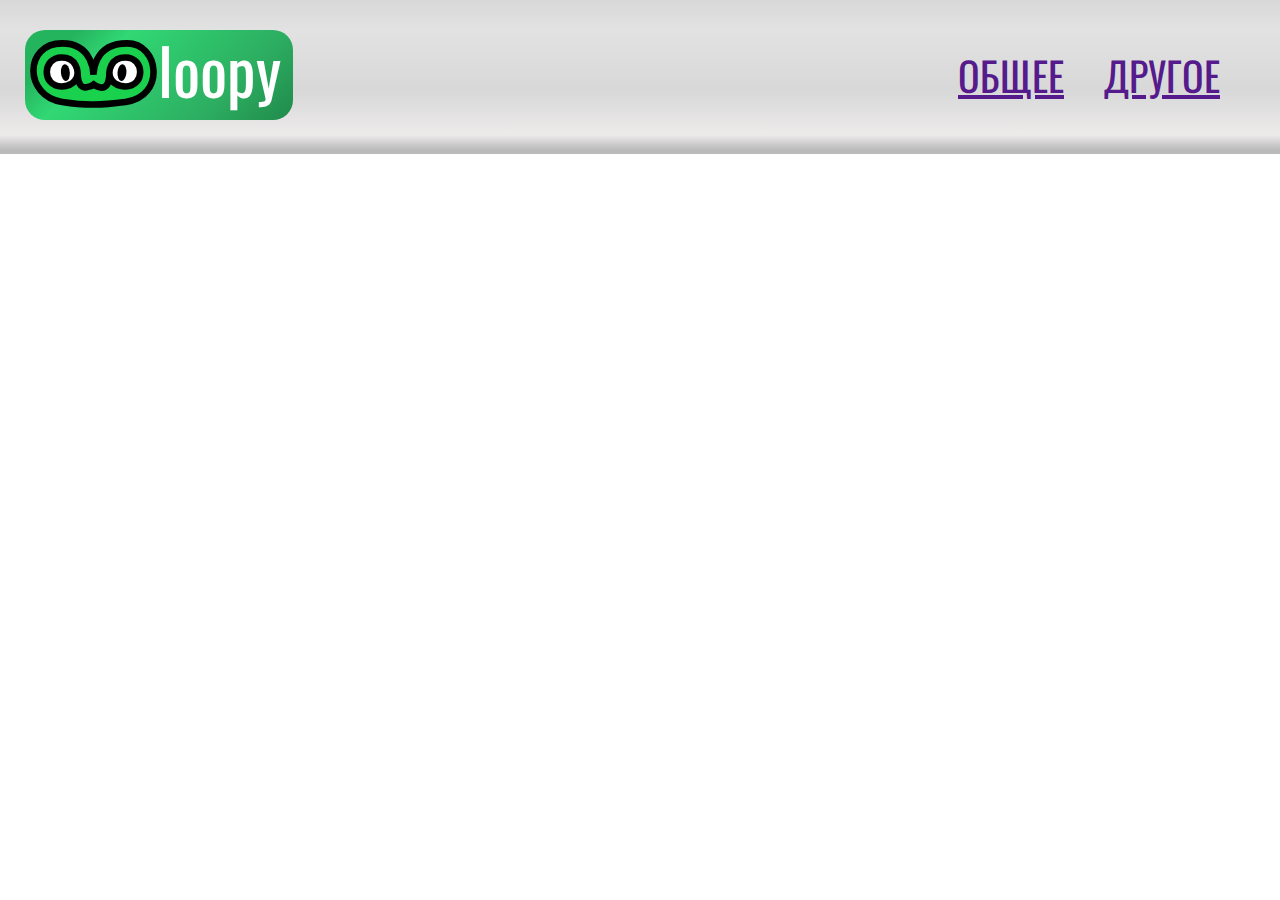
==== index.html @ 3b593df3 "init commit" ====
<!DOCTYPE html>
<html lang="ru">
    <head>
        <meta charset="UTF-8">
        <meta name="viewport" content="width=device-width, initial-scale=1.0">
        <title>Wloppy</title>
		<link rel="stylesheet" href="css/style.css">
    </head>
    <body>
        <header>
            <a href="#current"><div id="logo-wloopy">
                <div id="wloppy">
                    <!--<img src="img/wloppy-default.svg" height="68" alt="wloppy"/>-->
                </div>
                <span id="logo-text" class="caption-mid white">loopy</span>
            </div></a>
            <ul id="nav">
                <li><a href="" class="caption-small">ОБЩЕЕ</a></li>
                <li><a href="" class="caption-small">ДРУГОЕ</a></li>
            </ul>
        </header>
        <main>
            <div class="container">

            </div>
        </main>
        <footer>

        </footer>
    </body>
</html>
---- css/style.css ----
@import url('https://fonts.googleapis.com/css?family=Oswald');
@import url('https://fonts.googleapis.com/css?family=Roboto');

/** Colors
Main color: #FFFFFF (white)
Secondary color: #D8D8D8
Third color: #BABABA

Main green: #1AD14D
Second green: #25B45E
Third green: #1FA144

Main text color: #000000 (black)
Secondary text color: #FFFFFF (white)
**/

* { margin: 0; }

body {
    color: black;
}

body::after {
    position: absolute;
    width: 0;
    height: 0;
    overflow: hidden;
    z-index: -1;
    content: url("img/wloppy-default.svg") url("img/wloppy-blink.svg") url("img/wloppy-mouth-open.svg");
}

#logo-wloopy {
    padding: 10px 5px;

    height: 70px;
    width: 258px;

    position: absolute;
    top: 50%;
    transform: translateY(-50%);
    float: left;

    background: linear-gradient(135deg, #25B45E 0%, #25B45E 15%, #31D874 30%, #2CAC60 75%, #208A4B 100%);
    border-radius: 20px;
}

#wloppy {
    width: 127px;
    height: 68px;
    background-image: url("img/wloppy-default.svg");
    background-size: 127px 68px;
    animation: wloppy-blinking 5s linear normal infinite;
}

#wloppy:hover {
    animation: wloppy-m-open 1s linear normal infinite;
}

@keyframes wloppy-blinking {
    0% { background-image: url("img/wloppy-default.svg"); }
    49.9% { background-image: url("img/wloppy-default.svg"); }
    50% { background-image: url("img/wloppy-blink.svg"); }
    53% { background-image: url("img/wloppy-blink.svg"); }
    53.1% { background-image: url("img/wloppy-default.svg"); }
    100% { background-image: url("img/wloppy-default.svg"); }
}

@keyframes wloppy-m-open {
    from { background-image: url("img/wloppy-mouth-open.svg"); }
    to { background-image: url("img/wloppy-mouth-open.svg"); }
}

#logo-text {
    padding-left: 2px;
    bottom: 4px;
    right: 12px;
    position: absolute;
}

#nav {
    margin-right: 40px;

    position: absolute;
    right: 0;
    top: 50%;
    transform: translateY(-50%);

    list-style-type: none;
}

#nav li {
    padding: 15px 20px;
    float: left;
}

.caption-small {
    font-family: 'Oswald';
    font-size: 40px;
}

.caption-mid {
    font-family: 'Oswald';
    font-size: 64px;
}

.white { color: white; }

header {
    padding: 20px 25px;
    height: 110px;
    position: relative;

    background: linear-gradient(180deg, #D8D8D8 0%, #E2E2E2 20%, #D8D8D8 60%, #EDEAEA 90%, #BABABA 100%);
    border-bottom: #BABABA solid 4px;
}
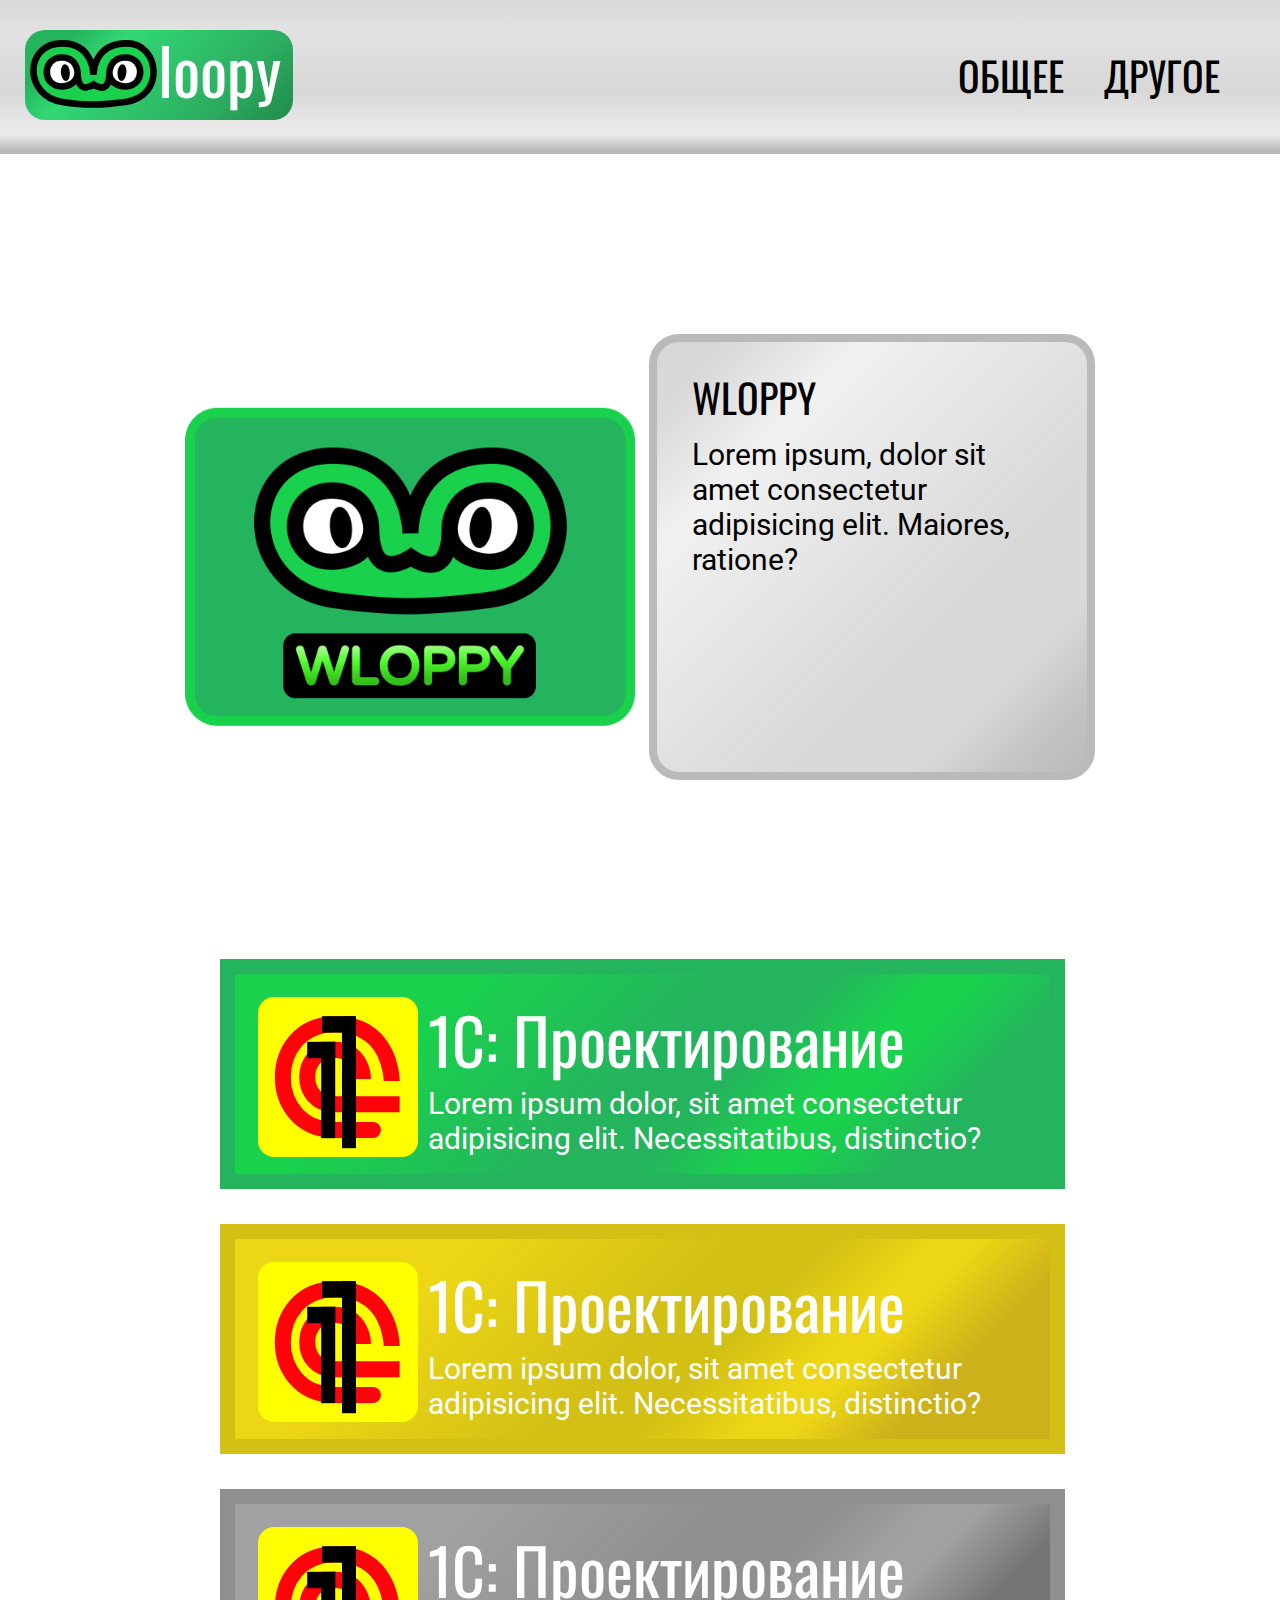
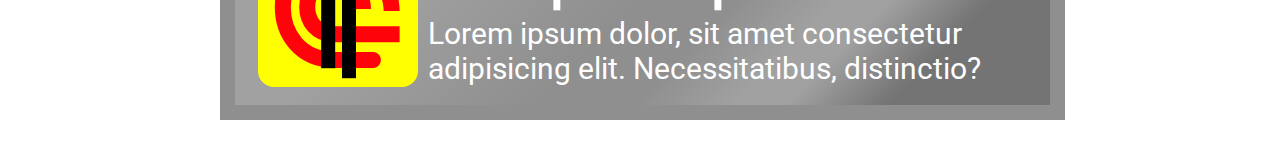
==== commit 23de50d4: "complete main ccs of index.html" ====
--- a/index.html
+++ b/index.html
@@ -9,9 +9,7 @@
     <body>
         <header>
             <a href="#current"><div id="logo-wloopy">
-                <div id="wloppy">
-                    <!--<img src="img/wloppy-default.svg" height="68" alt="wloppy"/>-->
-                </div>
+                <div id="wloppy"></div>
                 <span id="logo-text" class="caption-mid white">loopy</span>
             </div></a>
             <ul id="nav">
@@ -21,7 +19,40 @@
         </header>
         <main>
             <div class="container">
+                <div id="info">
+                    <img id="wloppy-present" src="img/wloppy-present.png" alt="wloppy-present"/>
+                    <div class="backpanel">
+                        <span class="caption-small">WLOPPY</span>
+                        <span>Lorem ipsum, dolor sit amet consectetur adipisicing elit. Maiores, ratione?</span>
+                    </div>
+                </div>
+                <div id="category">
 
+                    <div class="category-item actived">
+                        <div class="item-icon IC-Logo"></div>
+                        <div class="item-container">
+                            <span class="caption-mid white">1С: Проектирование</span>
+                            <span class="white">Lorem ipsum dolor, sit amet consectetur adipisicing elit. Necessitatibus, distinctio?</span>
+                        </div>
+                    </div>
+
+                    <div class="category-item process">
+                        <div class="item-icon IC-Logo"></div>
+                        <div class="item-container">
+                            <span class="caption-mid white">1С: Проектирование</span>
+                            <span class="white">Lorem ipsum dolor, sit amet consectetur adipisicing elit. Necessitatibus, distinctio?</span>
+                        </div>
+                    </div>
+
+                    <div class="category-item">
+                        <div class="item-icon IC-Logo"></div>
+                        <div class="item-container">
+                            <span class="caption-mid white">1С: Проектирование</span>
+                            <span class="white">Lorem ipsum dolor, sit amet consectetur adipisicing elit. Necessitatibus, distinctio?</span>
+                        </div>
+                    </div>
+
+                </div>
             </div>
         </main>
         <footer>
--- a/css/style.css
+++ b/css/style.css
@@ -18,7 +18,11 @@
 
 body {
     color: black;
-}
+    font-family: "Roboto";
+    font-size: 30px;
+}
+
+.white { color: white; }
 
 body::after {
     position: absolute;
@@ -26,8 +30,17 @@
     height: 0;
     overflow: hidden;
     z-index: -1;
-    content: url("img/wloppy-default.svg") url("img/wloppy-blink.svg") url("img/wloppy-mouth-open.svg");
-}
+    content: 
+        url("img/wloppy-default.svg")
+        url("img/wloppy-blink.svg")
+        url("img/wloppy-mouth-open.svg")
+        url("img/logo-1C-inverted.svg");
+}
+
+
+
+
+/** HEADER **/
 
 #logo-wloopy {
     padding: 10px 5px;
@@ -60,8 +73,8 @@
     0% { background-image: url("img/wloppy-default.svg"); }
     49.9% { background-image: url("img/wloppy-default.svg"); }
     50% { background-image: url("img/wloppy-blink.svg"); }
-    53% { background-image: url("img/wloppy-blink.svg"); }
-    53.1% { background-image: url("img/wloppy-default.svg"); }
+    52.5% { background-image: url("img/wloppy-blink.svg"); }
+    52.6% { background-image: url("img/wloppy-default.svg"); }
     100% { background-image: url("img/wloppy-default.svg"); }
 }
 
@@ -77,6 +90,8 @@
     position: absolute;
 }
 
+
+
 #nav {
     margin-right: 40px;
 
@@ -88,11 +103,24 @@
     list-style-type: none;
 }
 
+
+
 #nav li {
     padding: 15px 20px;
     float: left;
 }
 
+#nav li a {
+    color: black;
+    text-decoration: none;
+    transition: 0.16s ease-in;
+}
+#nav li a:hover { 
+    color: #25B45E;
+    text-shadow: 0px 0px 2px #1AD14D;
+}
+
+
 .caption-small {
     font-family: 'Oswald';
     font-size: 40px;
@@ -103,7 +131,7 @@
     font-size: 64px;
 }
 
-.white { color: white; }
+
 
 header {
     padding: 20px 25px;
@@ -113,3 +141,183 @@
     background: linear-gradient(180deg, #D8D8D8 0%, #E2E2E2 20%, #D8D8D8 60%, #EDEAEA 90%, #BABABA 100%);
     border-bottom: #BABABA solid 4px;
 }
+
+
+
+
+/** MAIN **/
+
+.container {
+    min-width: 800px;
+    max-width: 1000px;
+    margin: 0 auto;
+}
+
+.container * {
+    display: block;
+    margin: 0 auto;
+}
+
+
+
+#info {
+    margin-top: 170px;
+    margin-bottom: 170px;
+    width: 950px;
+    height: 465px;
+    position: relative;
+}
+
+#info * { 
+    margin: 10px 20px;
+}
+
+.backpanel {
+    padding: 15px;
+    width: 400px;
+    height: 400px;
+
+    float: right;
+
+    border-radius: 30px;
+    background: linear-gradient(135deg, #D8D8D8 8%, #F1F1F1 24%, #D8D8D8 65%, #D8D8D8 80%, #C5C5C5 90%, #BABABA 100%);
+    border: #BABABA solid 8px;
+}
+
+#wloppy-present {
+    width: 450px;
+
+    position: absolute;
+    top: 50%;
+    transform: translateY(-50%);
+}
+
+
+#category {
+    width: 840px;
+}
+
+.category-item {
+    margin: 35px auto;
+    padding: 1.5%;
+    width: 790px;
+    height: 175px;
+
+    background: linear-gradient(135deg, #A1A1A1 20%, #8F8F8F 45%, #8F8F8F 55%, #A1A1A1 65%, #A1A1A1 70%, #747474 80%, #747474 100%);
+    background-repeat: no-repeat;
+    background-color: #A1A1A1;
+    background-position-x: 40px;
+    border: #8F8F8F solid 15px;
+
+    transition: 0.2s ease-in-out;
+}
+
+.category-item:hover {
+    border-color: #8F8F8F;
+    box-shadow: 0px 0px 15px #A1A1A1;
+}
+
+
+.category-item.actived {
+    background: linear-gradient(135deg, #1AD14D 20%, #25B45E 45%, #25B45E 55%, #1AD14D 65%, #1AD14D 70%, #25B45E 80%, #25B45E 100%);
+    background-repeat: no-repeat;
+    background-color: #1AD14D;
+    background-position-x: 40px;
+    border: #25B45E solid 15px;
+
+    transition: 0.2s ease-in-out;
+}
+
+.category-item.actived:hover {
+    border-color: #1FA144;
+    box-shadow: 0px 0px 15px #1AD14D;
+}
+
+
+.category-item.process {
+    background: linear-gradient(135deg, #ECD615 20%, #D3C015 45%, #D3C015 55%, #ECD615 65%, #ECD615 70%, #CDB11B 80%, #CDB11B 100%);
+    background-repeat: no-repeat;
+    background-color: #ECD615;
+    background-position-x: 40px;
+    border: #D3C015 solid 15px;
+
+    transition: 0.2s ease-in-out;
+}
+
+.category-item.process:hover {
+    border-color: #CDB11B;
+    box-shadow: 0px 0px 15px #ECD615;
+}
+
+.item-container {
+    position: relative;
+    top: 50%;
+    transform: translateY(-50%);
+}
+
+.category-item img {
+    padding: 8px 10px;
+    width: 160px;
+    float: left;
+}
+
+.item-icon {
+    margin: 10px;
+    width: 160px;
+    height: 160px;
+    float: left;
+    background-size: 160px 160px;
+}
+
+.IC-Logo {
+    background-image: url("img/logo-1C.svg");
+    transition: 0.25s ease-in;
+}
+.category-item:hover .IC-Logo {
+    background-image: url("img/logo-1C-inverted.svg");
+}
+
+@media screen and (max-width: 950px) {
+    body {
+        font-size: 24px;
+    }
+
+    #logo-wloopy {
+        width: 200px;
+        height: 100px;
+    }
+    #wloppy {
+        width: 200px;
+        height: 100px;
+        background-size: 200px 100px;
+    }
+
+    #logo-text { display: none; }
+
+    .caption-small { font-size: 30px; }
+    .caption-mid { font-size: 40px; }
+
+    header { height: 130px; }
+
+    .container { 
+        min-width: 0;
+    }
+    #wloppy-present { 
+        position: relative;
+        top: auto;
+        transform: translateY(0);
+    }
+    #info { width: auto; height: auto; }
+    #info * { 
+        float: none;
+        margin-left: auto;
+        margin-right: auto;
+    }
+
+    #category { width: auto; }
+    .category-item {
+        max-width: 700px;
+        width: 80%;
+        min-width: 500px;
+    }
+}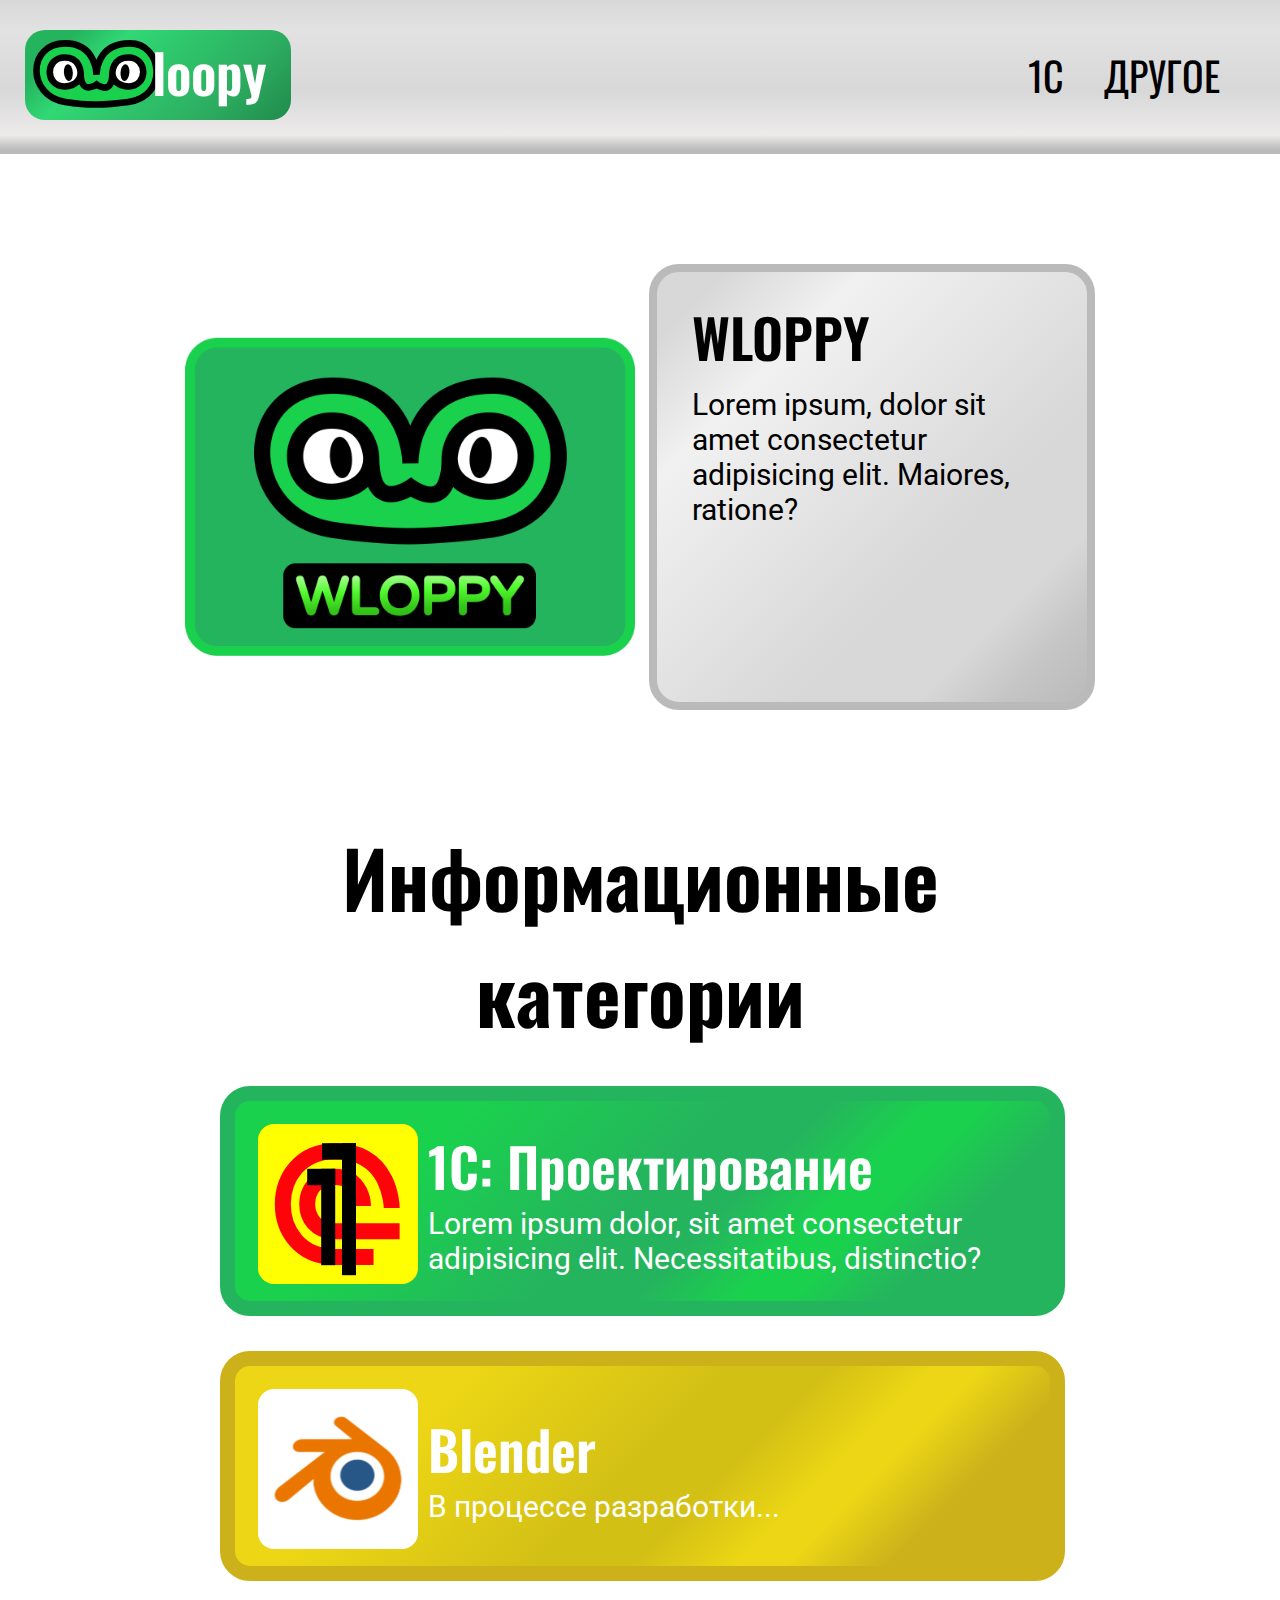
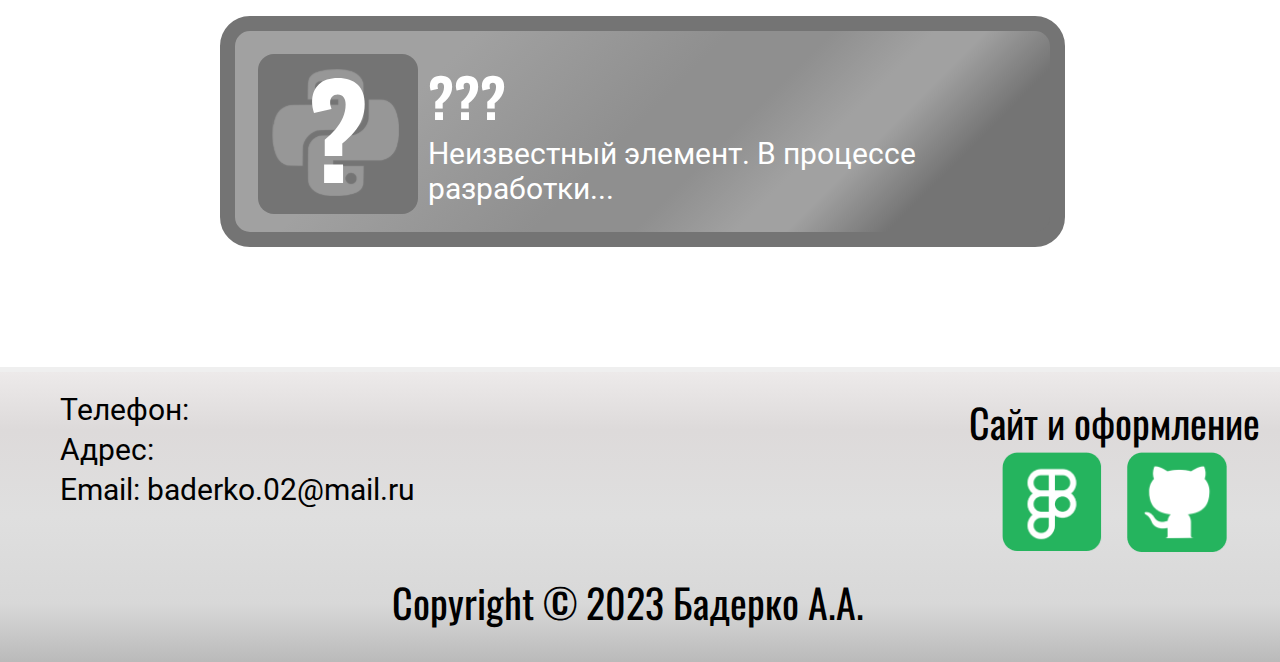
==== commit 09b9393e: "Stage commit" ====
--- a/index.html
+++ b/index.html
@@ -2,61 +2,75 @@
 <html lang="ru">
     <head>
         <meta charset="UTF-8">
-        <meta name="viewport" content="width=device-width, initial-scale=1.0">
+        <meta name="viewport" content="width=device-width, initial-scale=1.0 maximum-scale=1.0 minimum-scale=1.0">
         <title>Wloppy</title>
 		<link rel="stylesheet" href="css/style.css">
     </head>
     <body>
         <header>
-            <a href="#current"><div id="logo-wloopy">
+            <a href="index.html"><div id="logo-wloopy">
                 <div id="wloppy"></div>
                 <span id="logo-text" class="caption-mid white">loopy</span>
             </div></a>
-            <ul id="nav">
-                <li><a href="" class="caption-small">ОБЩЕЕ</a></li>
+            <ul id="header-nav">
+                <li><a href="1c-page1.html" class="caption-small">1С</a></li>
                 <li><a href="" class="caption-small">ДРУГОЕ</a></li>
             </ul>
         </header>
         <main>
-            <div class="container">
+            <div class="container"> 
                 <div id="info">
                     <img id="wloppy-present" src="img/wloppy-present.png" alt="wloppy-present"/>
                     <div class="backpanel">
-                        <span class="caption-small">WLOPPY</span>
+                        <h2>WLOPPY</h2>
                         <span>Lorem ipsum, dolor sit amet consectetur adipisicing elit. Maiores, ratione?</span>
                     </div>
                 </div>
+
                 <div id="category">
-
-                    <div class="category-item actived">
+                    <h1 class="center">Информационные категории</h1>
+                    <a href="1c-page1.html"><div class="category-item actived">
                         <div class="item-icon IC-Logo"></div>
                         <div class="item-container">
-                            <span class="caption-mid white">1С: Проектирование</span>
+                            <h2 class="white">1С: Проектирование</h2>
                             <span class="white">Lorem ipsum dolor, sit amet consectetur adipisicing elit. Necessitatibus, distinctio?</span>
                         </div>
-                    </div>
+                    </div></a>
 
-                    <div class="category-item process">
-                        <div class="item-icon IC-Logo"></div>
+                    <a href="1c-page1.html"><div class="category-item process">
+                        <div class="item-icon Blender-Logo"></div>
                         <div class="item-container">
-                            <span class="caption-mid white">1С: Проектирование</span>
-                            <span class="white">Lorem ipsum dolor, sit amet consectetur adipisicing elit. Necessitatibus, distinctio?</span>
+                            <h2 class="white">Blender</h2>
+                            <span class="white">В процессе разработки...</span>
                         </div>
-                    </div>
+                    </div></a>
 
-                    <div class="category-item">
-                        <div class="item-icon IC-Logo"></div>
+                    <a href="1c-page1.html"><div class="category-item">
+                        <div class="item-icon Unknown-Logo"></div>
                         <div class="item-container">
-                            <span class="caption-mid white">1С: Проектирование</span>
-                            <span class="white">Lorem ipsum dolor, sit amet consectetur adipisicing elit. Necessitatibus, distinctio?</span>
+                            <h2 class="white">???</h2>
+                            <span class="white">Неизвестный элемент. В процессе разработки...</span>
                         </div>
-                    </div>
-
+                    </div></a>
                 </div>
             </div>
         </main>
         <footer>
-
+            <ul id="contact">
+                <li>Телефон:</li>
+                <li>Адрес:</li>
+                <li>Email: baderko.02@mail.ru</li>
+            </ul>
+            <div id="utils">
+                <h3 class="center">Сайт и оформление</h3>
+                <div id="utils-icons">
+                    <a target="_blank" href="https://www.figma.com/file/TBUKfZ8iE37CNJA7wcJCPL/%D0%A2%D0%B5%D0%BC%D0%B0%3A-%22lorem%22-(%D0%98%D1%82%D0%BE%D0%B3%D0%BE%D0%B2%D0%B0%D1%8F-%D1%80%D0%B0%D0%B1%D0%BE%D1%82%D0%B0%2C-%D0%91%D0%B0%D0%B4%D0%B5%D1%80%D0%BA%D0%BE-%D0%90.%D0%90.)?type=design&node-id=0%3A1&mode=design&t=55yRqKqQiIg4gOZf-1">
+                        <img src="css/img/logo-figma.png" alt="logo figma"/></a>
+                    <a target="_blank" href="https://github.com/AABaderko/wloppy-site.git">
+                        <img src="css/img/logo-github.png" style="float: right;" alt="logo github"/></a>
+                </div>
+            </div>
+            <div id="copyright" class="caption-small">Copyright © 2023 Бадерко А.А.</div>
         </footer>
     </body>
 </html>--- a/css/style.css
+++ b/css/style.css
@@ -21,6 +21,13 @@
     font-family: "Roboto";
     font-size: 30px;
 }
+
+h1, h2, h3 { font-weight: normal; }
+a {
+    color: black;
+    text-decoration: none;
+}
+
 
 .white { color: white; }
 
@@ -39,14 +46,13 @@
 
 
 
-
 /** HEADER **/
 
 #logo-wloopy {
-    padding: 10px 5px;
+    padding: 10px 8px;
 
     height: 70px;
-    width: 258px;
+    width: 250px;
 
     position: absolute;
     top: 50%;
@@ -85,14 +91,14 @@
 
 #logo-text {
     padding-left: 2px;
-    bottom: 4px;
-    right: 12px;
-    position: absolute;
-}
-
-
-
-#nav {
+    bottom: 8px;
+    right: 24px;
+    position: absolute;
+}
+
+
+
+#header-nav {
     margin-right: 40px;
 
     position: absolute;
@@ -105,32 +111,52 @@
 
 
 
-#nav li {
+#header-nav li {
     padding: 15px 20px;
     float: left;
 }
 
-#nav li a {
-    color: black;
+#header-nav li a {
     text-decoration: none;
     transition: 0.16s ease-in;
 }
-#nav li a:hover { 
+#header-nav li a:hover { 
     color: #25B45E;
     text-shadow: 0px 0px 2px #1AD14D;
 }
 
-
-.caption-small {
+#header-nav li a.button {
+    padding: 10px 20px;
+    background: linear-gradient(180deg, #2AE45E 8%, #1AD14D 60%, #18CE4B 85%, #17AB40 100%);
+    border-radius: 15px;
+    color: white;
+}
+#header-nav li a.button:hover {
+    box-shadow: 0px 0px 5px #1AD14D;
+    color: white;
+}
+
+
+h3, .caption-small {
     font-family: 'Oswald';
     font-size: 40px;
 }
 
-.caption-mid {
+h2, .caption-mid {
     font-family: 'Oswald';
-    font-size: 64px;
-}
-
+    font-weight: 600;
+    font-size: 54px;
+}
+
+h1, .caption-large {
+    font-family: 'Oswald';
+    font-weight: bold;
+    font-size: 78px;
+}
+
+.center {
+    text-align: center;
+}
 
 
 header {
@@ -142,10 +168,28 @@
     border-bottom: #BABABA solid 4px;
 }
 
-
-
+/** NAVIGATION **/
+nav {
+    margin-top: 0;
+    padding: 30px;
+    width: 350px;
+    height: 800px;
+    float: left;
+
+    background: linear-gradient(-90deg, #D1D1D1 0%, #D3D2D2 20%, #CACACA 40%, #D8D8D8 70%, #D9D4D4 85%, #BABABA 100%);
+    border: 8px solid #BABABA;
+    border-top: none;
+    border-left: none;
+    border-bottom-right-radius: 50px;
+}
 
 /** MAIN **/
+
+.nav-list {
+    min-height: 800px;
+    padding-top: 0;
+    margin-top: 0;
+}
 
 .container {
     min-width: 800px;
@@ -161,8 +205,8 @@
 
 
 #info {
-    margin-top: 170px;
-    margin-bottom: 170px;
+    margin-top: 10%;
+    margin-bottom: 10%;
     width: 950px;
     height: 465px;
     position: relative;
@@ -171,6 +215,7 @@
 #info * { 
     margin: 10px 20px;
 }
+
 
 .backpanel {
     padding: 15px;
@@ -184,6 +229,26 @@
     border: #BABABA solid 8px;
 }
 
+.cont-nav {
+    margin-left: 416px;
+    padding-top: 16px;
+    max-width: none;
+}
+
+.backplate {
+    margin: 0 auto 16px;
+    padding: 15px;
+    width: 90%;
+    max-width: 1000px;
+    height: 1200px;
+    
+    border-radius: 30px;
+    background: linear-gradient(135deg, #D8D8D8 8%, #F1F1F1 24%, #D8D8D8 65%, #D8D8D8 80%, #C5C5C5 90%, #BABABA 100%);
+    border: #BABABA solid 8px;
+}
+
+
+
 #wloppy-present {
     width: 450px;
 
@@ -194,6 +259,7 @@
 
 
 #category {
+    margin-bottom: 120px;
     width: 840px;
 }
 
@@ -207,13 +273,14 @@
     background-repeat: no-repeat;
     background-color: #A1A1A1;
     background-position-x: 40px;
-    border: #8F8F8F solid 15px;
+    border: #747474 solid 15px;
+    border-radius: 30px;
 
     transition: 0.2s ease-in-out;
 }
 
 .category-item:hover {
-    border-color: #8F8F8F;
+    border-color: #5F5F5F;
     box-shadow: 0px 0px 15px #A1A1A1;
 }
 
@@ -239,13 +306,13 @@
     background-repeat: no-repeat;
     background-color: #ECD615;
     background-position-x: 40px;
-    border: #D3C015 solid 15px;
+    border: #CDB11B solid 15px;
 
     transition: 0.2s ease-in-out;
 }
 
 .category-item.process:hover {
-    border-color: #CDB11B;
+    border-color: #AD9717;
     box-shadow: 0px 0px 15px #ECD615;
 }
 
@@ -277,37 +344,72 @@
     background-image: url("img/logo-1C-inverted.svg");
 }
 
+.Blender-Logo { background-image: url("img/logo-blender.svg"); }
+
+.Unknown-Logo { background-image: url("img/logo-unknown.svg"); }
+
+
+footer {
+    padding: 20px;
+    height: 250px;
+    position: relative;
+    background: linear-gradient(180deg, #EDEAEA 0%, #DDDADA 20%, #DFDFDF 50%, #D8D8D8 80%, #BABABA 100%);
+    border-top: 5px solid #EFEFEF;
+}
+
+#contact { 
+    float: left;
+    list-style-type: none;
+}
+#contact li { padding-bottom: 5px; }
+
+#utils { float: right; }
+#utils * { margin: 0 auto; }
+
+#utils-icons { width: 225px; }
+#utils-icons * { width: 100px; }
+
+#copyright {
+    width: 95%;
+    bottom: 30px;
+    position: absolute;
+    text-align: center;
+}
+
 @media screen and (max-width: 950px) {
     body {
         font-size: 24px;
     }
 
     #logo-wloopy {
-        width: 200px;
-        height: 100px;
+        padding: 6px;
+        width: 215px;
+        height: 60px;
     }
     #wloppy {
-        width: 200px;
-        height: 100px;
-        background-size: 200px 100px;
-    }
-
-    #logo-text { display: none; }
-
-    .caption-small { font-size: 30px; }
-    .caption-mid { font-size: 40px; }
-
-    header { height: 130px; }
-
-    .container { 
-        min-width: 0;
-    }
+        width: 120px;
+        height: 60px;
+        background-size: 120px 60px;
+    }
+
+    #logo-text { bottom: 10px; }
+
+    /**logo-text { display: none; }**/
+    #nav { margin-right: 10px; }
+
+    h3, .caption-small { font-size: 35px; }
+    h2, .caption-mid { font-size: 40px; }
+    h1, .caption-large { font-size: 50px; }
+
+    header { height: 80px; }
+
+    .container { min-width: 0; }
     #wloppy-present { 
         position: relative;
         top: auto;
         transform: translateY(0);
     }
-    #info { width: auto; height: auto; }
+    #info { width: 100%; height: auto; }
     #info * { 
         float: none;
         margin-left: auto;
@@ -315,9 +417,77 @@
     }
 
     #category { width: auto; }
+    #category { font-size: 20px; }
+    #category h2 { font-size: 26px; }
     .category-item {
         max-width: 700px;
         width: 80%;
-        min-width: 500px;
-    }
+        border-radius: 24px;
+    }
+
+    footer {
+        height: 340px;
+    }
+
+    #contact, #utils {
+        margin: 0 auto;
+        width: auto; 
+        float: none;
+    }
+}
+
+@media screen and (max-width: 600px) {
+    body {
+        font-size: 16px;
+    }
+
+    #logo-wloopy {
+        width: 100px;
+        height: 50px;
+    }
+    #wloppy {
+        width: 100px;
+        height: 50px;
+        background-size: 100px 50px;
+    }
+
+    #logo-text { display: none; }
+    #nav { margin-right: 10px; }
+    #nav li { padding: 12px; }
+
+    h3, .caption-small { font-size: 20px; }
+    h2, .caption-mid { font-size: 25px; }
+    h1, .caption-large { font-size: 30px; }
+
+    header { height: 60px; }
+
+    nav { float: none; }
+
+    #wloppy-present { width: 75%; }
+    .backpanel { 
+        width: 80%;
+        height: 225px;
+    }
+
+    #category { font-size: 12px; }
+    #category h2 { font-size: 14px; }
+
+    .category-item {
+        padding: 5px;
+        margin: 15px auto;
+        width: 80%;
+        height: 120px;
+        border-radius: 16px;
+    }
+
+    .item-icon {
+        width: 100px;
+        height: 100px;
+        background-size: 100px 100px;
+    }
+
+    footer { height: 210px; }
+
+    #utils-icons { width: 130px; }
+    #utils-icons * { width: 60px; }
 }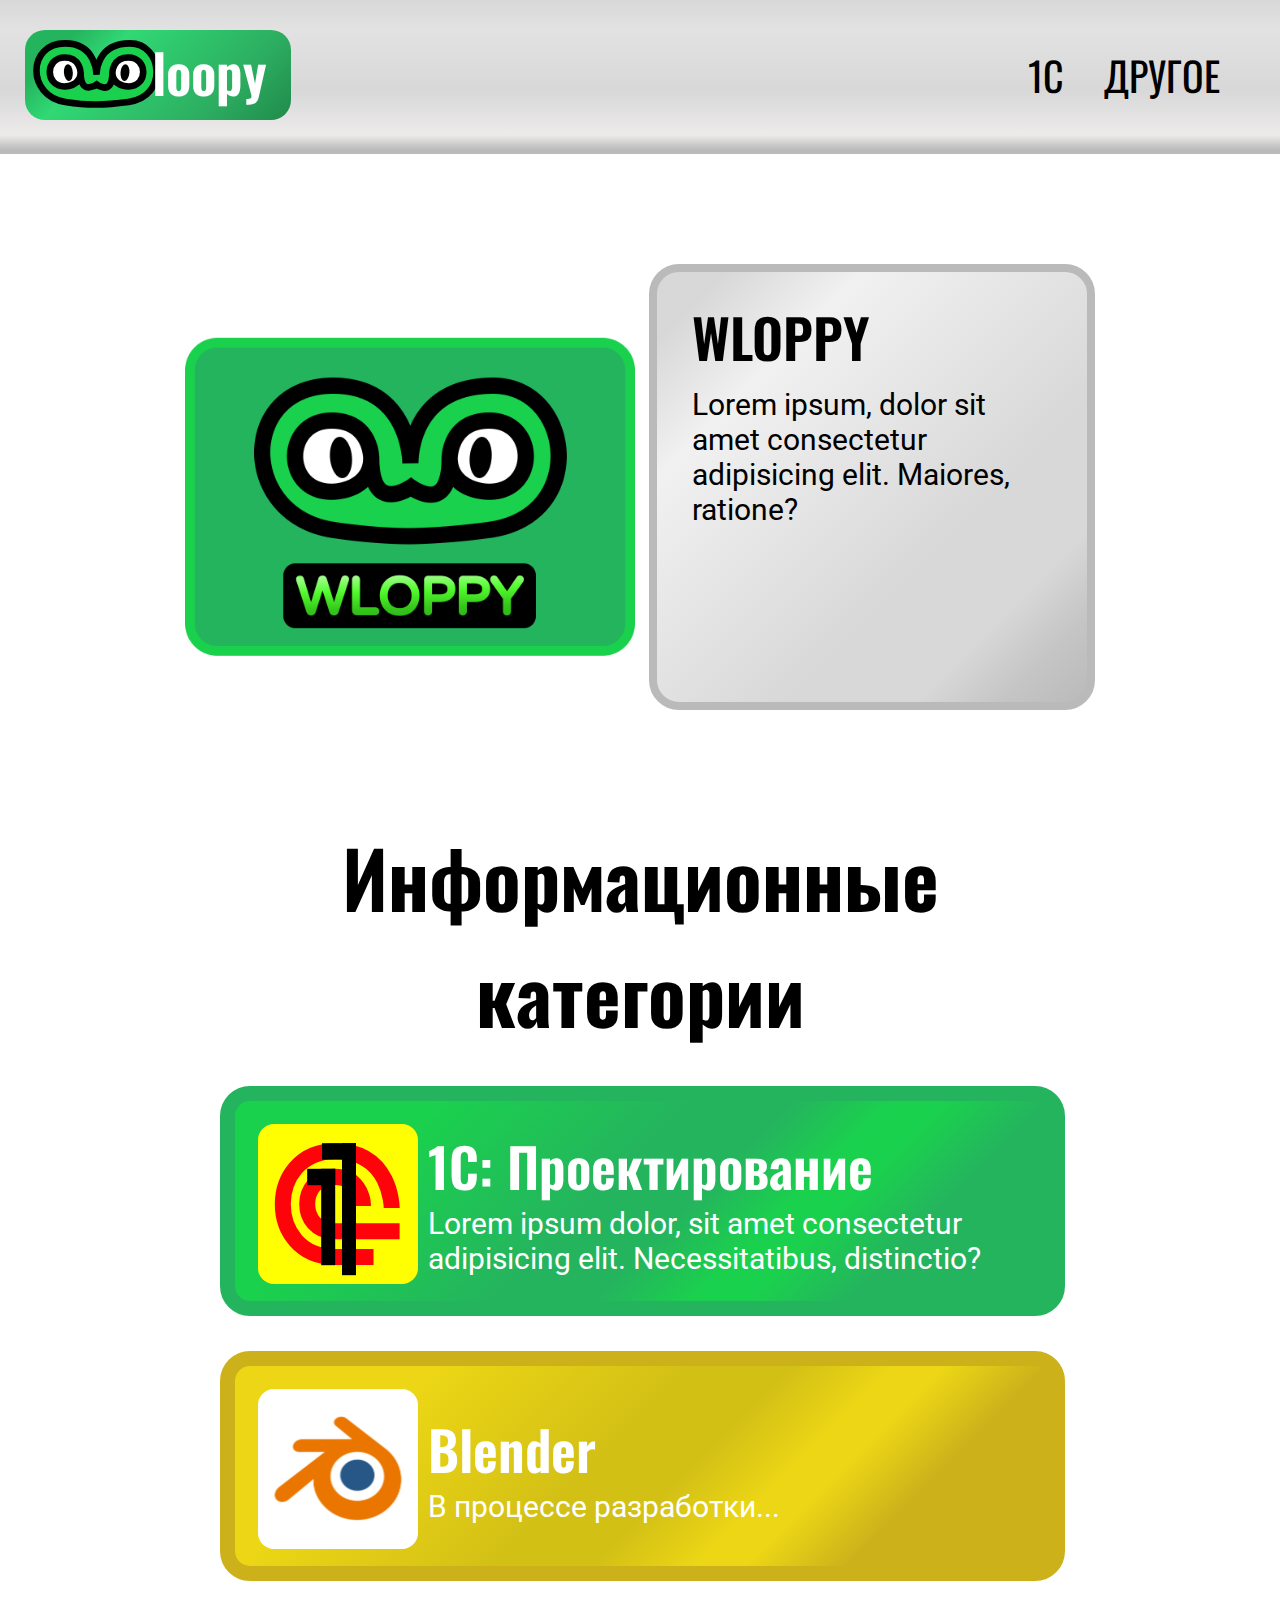
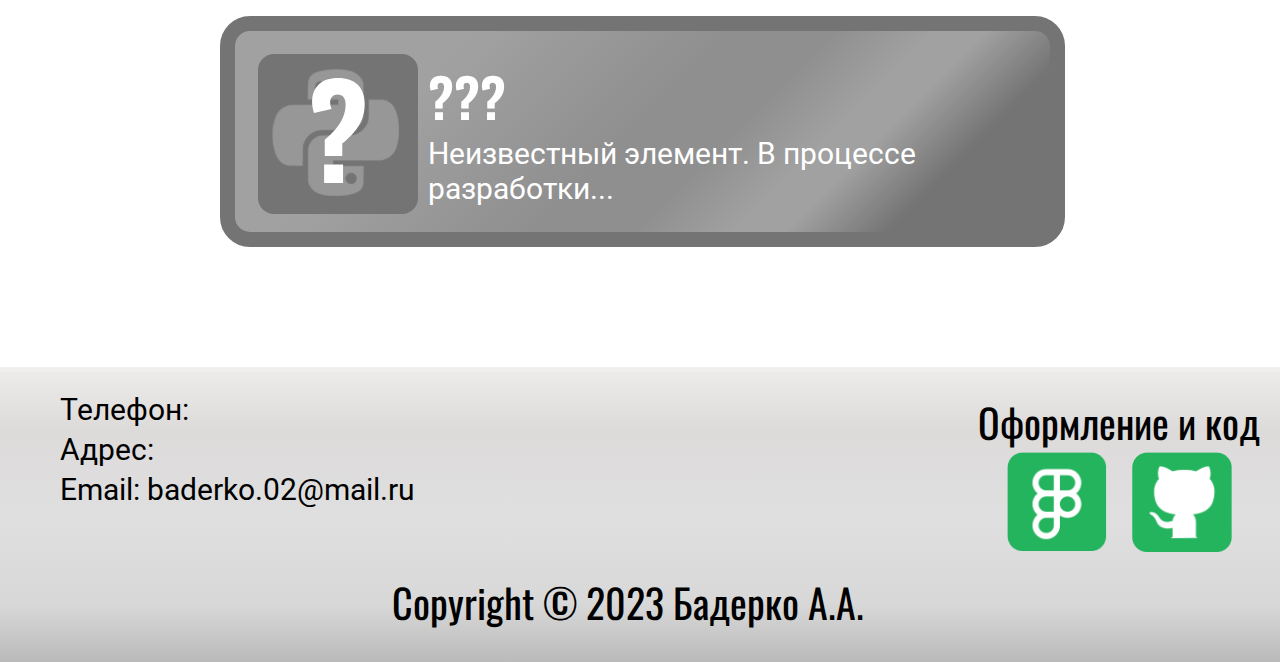
==== commit 080ac3ff: "Finnaly correct working css" ====
--- a/index.html
+++ b/index.html
@@ -62,7 +62,7 @@
                 <li>Email: baderko.02@mail.ru</li>
             </ul>
             <div id="utils">
-                <h3 class="center">Сайт и оформление</h3>
+                <h3 class="center">Оформление и код</h3>
                 <div id="utils-icons">
                     <a target="_blank" href="https://www.figma.com/file/TBUKfZ8iE37CNJA7wcJCPL/%D0%A2%D0%B5%D0%BC%D0%B0%3A-%22lorem%22-(%D0%98%D1%82%D0%BE%D0%B3%D0%BE%D0%B2%D0%B0%D1%8F-%D1%80%D0%B0%D0%B1%D0%BE%D1%82%D0%B0%2C-%D0%91%D0%B0%D0%B4%D0%B5%D1%80%D0%BA%D0%BE-%D0%90.%D0%90.)?type=design&node-id=0%3A1&mode=design&t=55yRqKqQiIg4gOZf-1">
                         <img src="css/img/logo-figma.png" alt="logo figma"/></a>
--- a/css/style.css
+++ b/css/style.css
@@ -27,7 +27,9 @@
     color: black;
     text-decoration: none;
 }
-
+p {
+    text-indent: 40px;
+}
 
 .white { color: white; }
 
@@ -125,13 +127,13 @@
     text-shadow: 0px 0px 2px #1AD14D;
 }
 
-#header-nav li a.button {
+#header-nav li a.button-header {
     padding: 10px 20px;
     background: linear-gradient(180deg, #2AE45E 8%, #1AD14D 60%, #18CE4B 85%, #17AB40 100%);
     border-radius: 15px;
     color: white;
 }
-#header-nav li a.button:hover {
+#header-nav li a.button-header:hover {
     box-shadow: 0px 0px 5px #1AD14D;
     color: white;
 }
@@ -172,8 +174,9 @@
 nav {
     margin-top: 0;
     padding: 30px;
-    width: 350px;
-    height: 800px;
+    width: 380px;
+    height: 100%;
+    min-height: 400px;
     float: left;
 
     background: linear-gradient(-90deg, #D1D1D1 0%, #D3D2D2 20%, #CACACA 40%, #D8D8D8 70%, #D9D4D4 85%, #BABABA 100%);
@@ -183,18 +186,31 @@
     border-bottom-right-radius: 50px;
 }
 
+#nav-list {
+    padding-top: 20px;
+}
+#nav-list li {
+    margin-bottom: 4px;
+    padding: 6px;
+}
+#nav-list li:hover {
+    background-color: #E9E9E9;
+    border-radius: 15px;
+}
+
 /** MAIN **/
 
-.nav-list {
+.nav-main {
     min-height: 800px;
     padding-top: 0;
     margin-top: 0;
+    margin-bottom: 25px;
 }
 
 .container {
+    margin: 20px auto 0;
     min-width: 800px;
     max-width: 1000px;
-    margin: 0 auto;
 }
 
 .container * {
@@ -230,24 +246,47 @@
 }
 
 .cont-nav {
-    margin-left: 416px;
+    margin-top: 0;
+    margin-left: 480px;
     padding-top: 16px;
+    min-width: 100px;
     max-width: none;
 }
 
 .backplate {
     margin: 0 auto 16px;
-    padding: 15px;
-    width: 90%;
+    padding: 35px;
+    width: auto;
     max-width: 1000px;
-    height: 1200px;
+
+    height: 100%;
+    min-height: 400px;
     
     border-radius: 30px;
     background: linear-gradient(135deg, #D8D8D8 8%, #F1F1F1 24%, #D8D8D8 65%, #D8D8D8 80%, #C5C5C5 90%, #BABABA 100%);
     border: #BABABA solid 8px;
 }
 
-
+.button {
+    padding: 10px 20px;
+    margin: 20px;
+    margin-bottom: 5px;
+    width: 310px;
+
+    background: linear-gradient(180deg, #2AE45E 8%, #1AD14D 60%, #18CE4B 85%, #17AB40 100%);
+    border-radius: 15px;
+    transition: 0.16s ease-in-out;
+}
+.button * { color: white; }
+
+.button:hover {
+    background: none;
+    background-color: #D8D8D8;
+    outline: 8px solid #1AD14D;
+}
+.button:hover * { color: black; }
+
+.button.right { margin-left: auto; margin-right: 0; }
 
 #wloppy-present {
     width: 450px;
@@ -285,12 +324,11 @@
 }
 
 
-.category-item.actived {
+.category-item.actived, .nav-item.actived {
     background: linear-gradient(135deg, #1AD14D 20%, #25B45E 45%, #25B45E 55%, #1AD14D 65%, #1AD14D 70%, #25B45E 80%, #25B45E 100%);
     background-repeat: no-repeat;
     background-color: #1AD14D;
-    background-position-x: 40px;
-    border: #25B45E solid 15px;
+    border-color: #25B45E;
 
     transition: 0.2s ease-in-out;
 }
@@ -301,12 +339,11 @@
 }
 
 
-.category-item.process {
+.category-item.process, .nav-item.process {
     background: linear-gradient(135deg, #ECD615 20%, #D3C015 45%, #D3C015 55%, #ECD615 65%, #ECD615 70%, #CDB11B 80%, #CDB11B 100%);
     background-repeat: no-repeat;
     background-color: #ECD615;
-    background-position-x: 40px;
-    border: #CDB11B solid 15px;
+    border-color: #CDB11B;
 
     transition: 0.2s ease-in-out;
 }
@@ -314,6 +351,27 @@
 .category-item.process:hover {
     border-color: #AD9717;
     box-shadow: 0px 0px 15px #ECD615;
+}
+
+.nav-item {
+    padding: 1.5%;
+    width: 360px;
+    height: 110px;
+
+    background: linear-gradient(135deg, #A1A1A1 20%, #8F8F8F 45%, #8F8F8F 55%, #A1A1A1 65%, #A1A1A1 70%, #747474 80%, #747474 100%);
+    background-repeat: no-repeat;
+    background-color: #A1A1A1;
+    background-position-x: 40px;
+    border: #747474 solid 5px;
+    border-radius: 30px;
+}
+
+.nav-item-icon {
+    margin: 10px;
+    width: 90px;
+    height: 90px;
+    float: left;
+    background-size: 90px 90px;
 }
 
 .item-container {
@@ -321,6 +379,7 @@
     top: 50%;
     transform: translateY(-50%);
 }
+.item-container.text-scale-down * { font-size: 30px; }
 
 .category-item img {
     padding: 8px 10px;
@@ -348,6 +407,8 @@
 
 .Unknown-Logo { background-image: url("img/logo-unknown.svg"); }
 
+
+/** FOOTER **/
 
 footer {
     padding: 20px;
@@ -394,7 +455,6 @@
 
     #logo-text { bottom: 10px; }
 
-    /**logo-text { display: none; }**/
     #nav { margin-right: 10px; }
 
     h3, .caption-small { font-size: 35px; }
@@ -404,6 +464,11 @@
     header { height: 80px; }
 
     .container { min-width: 0; }
+    .cont-nav { 
+        margin-left: 0;
+        padding-top: 0;
+    }
+
     #wloppy-present { 
         position: relative;
         top: auto;
@@ -425,15 +490,28 @@
         border-radius: 24px;
     }
 
-    footer {
-        height: 340px;
-    }
+    footer { height: 340px; }
 
     #contact, #utils {
         margin: 0 auto;
         width: auto; 
         float: none;
     }
+
+    nav {
+        margin-right: 30px;
+        width: 40%;
+        min-width: 325px;
+        min-height: 200px;
+    }
+    .nav-item { width: auto; }
+
+    .backplate { 
+        padding-top: 20px;
+        border-top: none;
+    }
+
+    .button { width: 250px; }
 }
 
 @media screen and (max-width: 600px) {
@@ -459,9 +537,13 @@
     h2, .caption-mid { font-size: 25px; }
     h1, .caption-large { font-size: 30px; }
 
+    p { text-indent: 20px; }
+
     header { height: 60px; }
 
     nav { float: none; }
+
+    .cont-nav { padding-top: 15px; }
 
     #wloppy-present { width: 75%; }
     .backpanel { 
@@ -490,4 +572,24 @@
 
     #utils-icons { width: 130px; }
     #utils-icons * { width: 60px; }
+
+    nav {
+        margin-right: 0;
+        width: auto;
+        min-height: 50px;
+        border-right: none;
+        border-bottom-left-radius: 50px;
+    }
+
+    .nav-item {
+        width: auto;
+    }
+
+    .backplate {
+        width: auto;
+        min-height: none;
+        border-top: 8px solid #BABABA;
+    }
+
+    .button { width: 165px; }
 }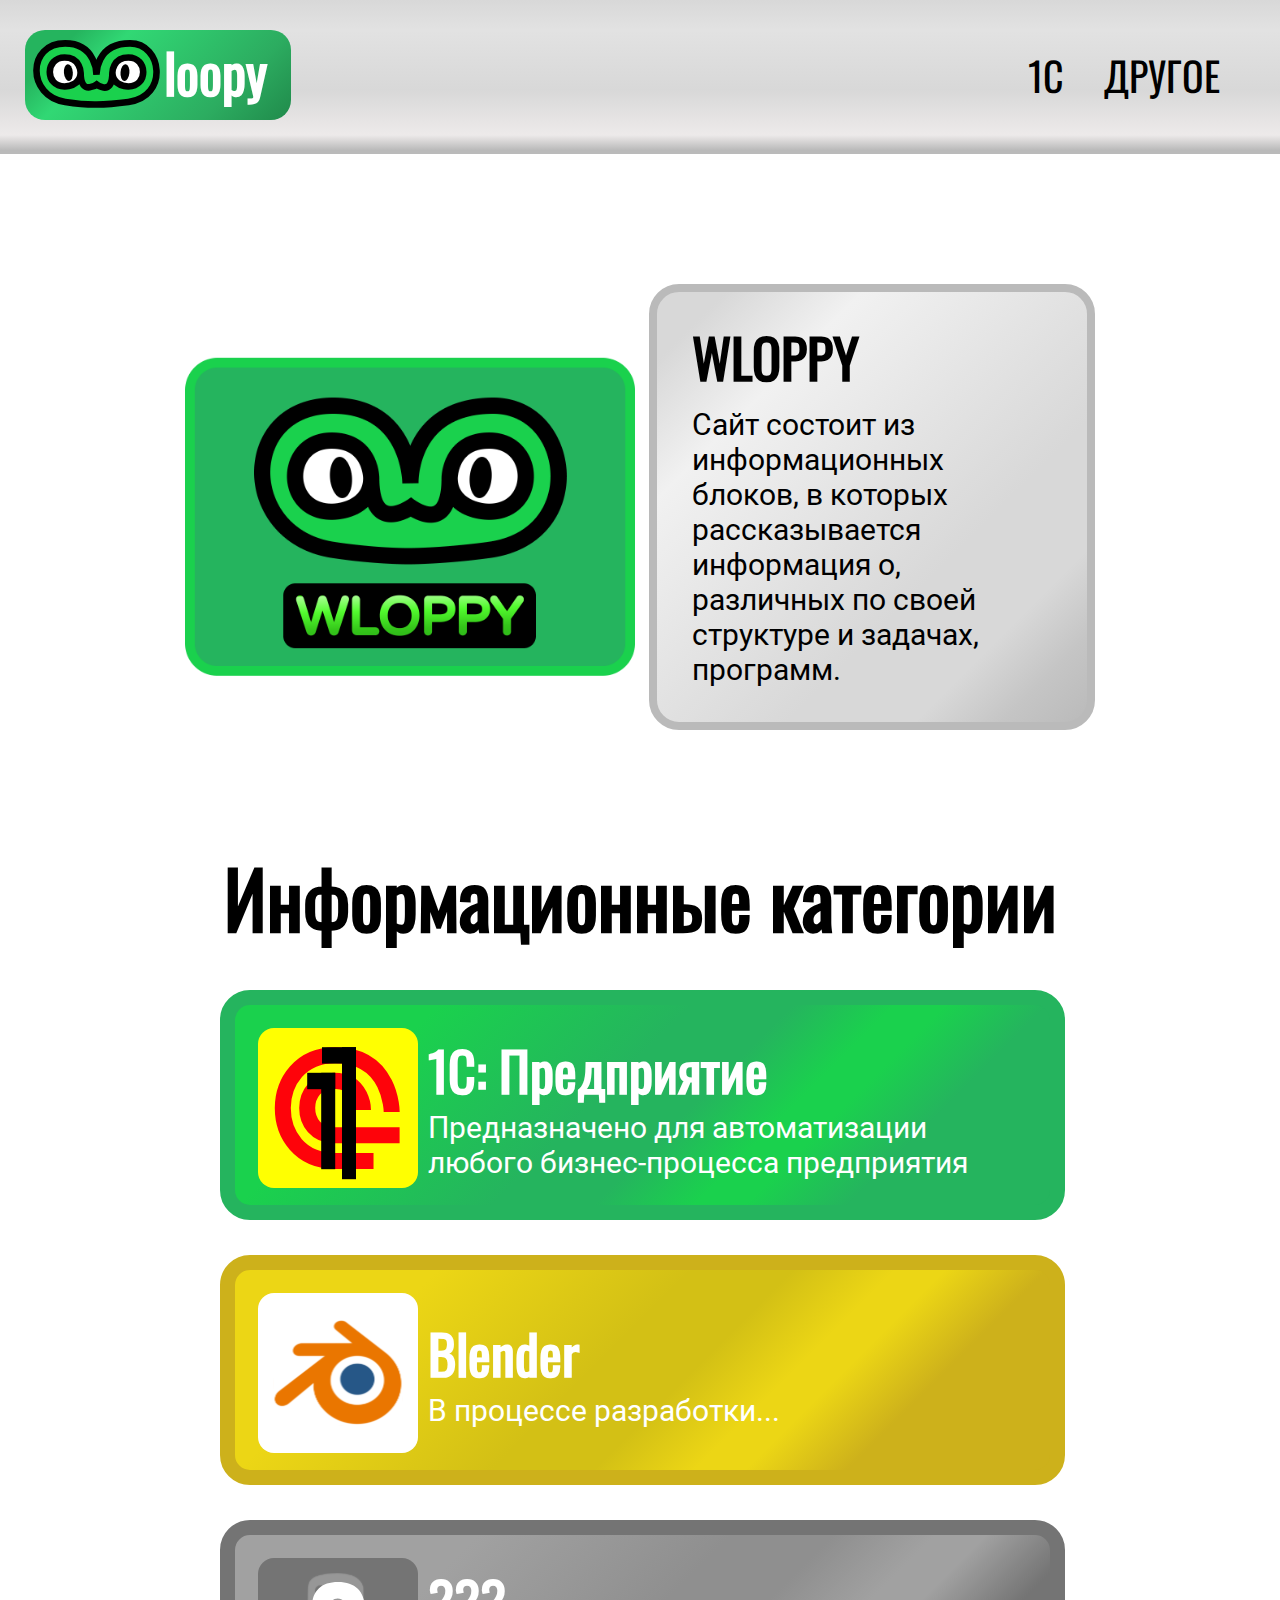
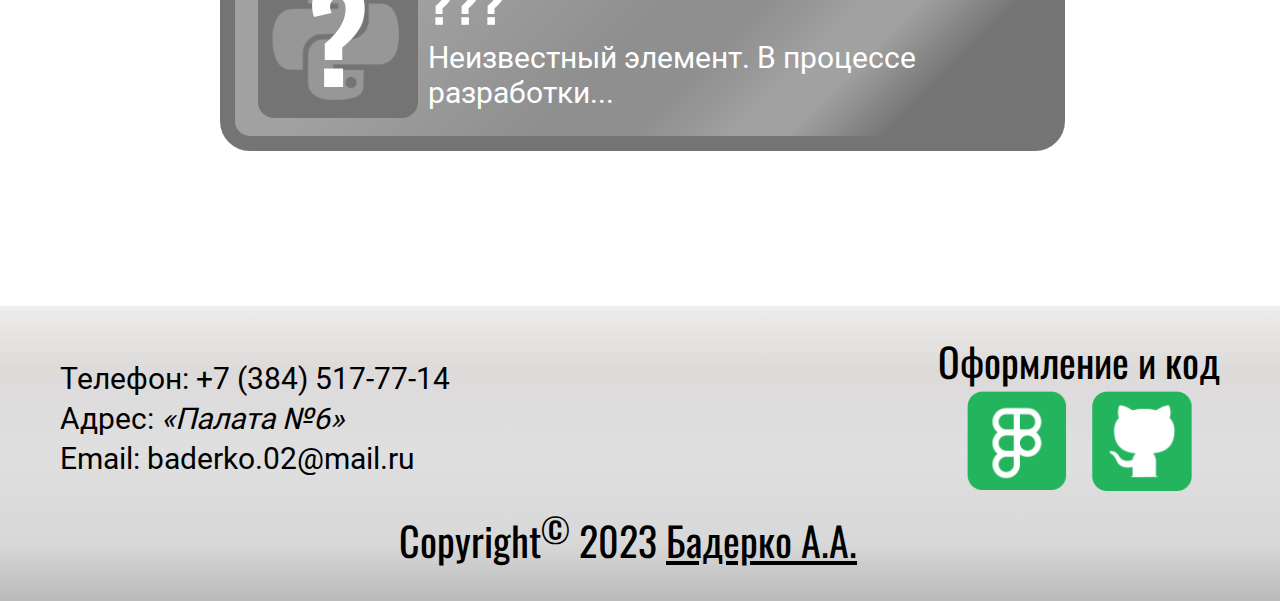
==== commit f1a17660: "Add main content "1C" and other css improvements" ====
--- a/index.html
+++ b/index.html
@@ -1,9 +1,10 @@
-<!DOCTYPE html>
+﻿<!DOCTYPE html>
 <html lang="ru">
     <head>
         <meta charset="UTF-8">
-        <meta name="viewport" content="width=device-width, initial-scale=1.0 maximum-scale=1.0 minimum-scale=1.0">
-        <title>Wloppy</title>
+        <meta name="viewport" content="width=device-width, initial-scale=1.0, maximum-scale=1.0, minimum-scale=1.0">
+        <title>Wloppy - Главная страница</title>
+        <link rel="shortcut icon" href="css/img/logo-wloppy.svg" type="image/x-icon">
 		<link rel="stylesheet" href="css/style.css">
     </head>
     <body>
@@ -14,7 +15,7 @@
             </div></a>
             <ul id="header-nav">
                 <li><a href="1c-page1.html" class="caption-small">1С</a></li>
-                <li><a href="" class="caption-small">ДРУГОЕ</a></li>
+                <li><a href="other.html" class="caption-small">ДРУГОЕ</a></li>
             </ul>
         </header>
         <main>
@@ -23,7 +24,10 @@
                     <img id="wloppy-present" src="img/wloppy-present.png" alt="wloppy-present"/>
                     <div class="backpanel">
                         <h2>WLOPPY</h2>
-                        <span>Lorem ipsum, dolor sit amet consectetur adipisicing elit. Maiores, ratione?</span>
+                        <span>
+                            Сайт состоит из информационных блоков,
+                            в которых рассказывается информация о, различных по своей структуре и задачах, программ.
+                        </span>
                     </div>
                 </div>
 
@@ -31,25 +35,23 @@
                     <h1 class="center">Информационные категории</h1>
                     <a href="1c-page1.html"><div class="category-item actived">
                         <div class="item-icon IC-Logo"></div>
-                        <div class="item-container">
-                            <h2 class="white">1С: Проектирование</h2>
-                            <span class="white">Lorem ipsum dolor, sit amet consectetur adipisicing elit. Necessitatibus, distinctio?</span>
+                        <div class="item-container white">
+                            <h2>1С: Предприятие</h2>
+                            <span>Предназначено для автоматизации любого бизнес-процесса предприятия</span>
                         </div>
                     </div></a>
-
-                    <a href="1c-page1.html"><div class="category-item process">
+                    <a href="error404.html"><div class="category-item process">
                         <div class="item-icon Blender-Logo"></div>
-                        <div class="item-container">
-                            <h2 class="white">Blender</h2>
-                            <span class="white">В процессе разработки...</span>
+                        <div class="item-container white">
+                            <h2>Blender</h2>
+                            <span>В процессе разработки...</span>
                         </div>
                     </div></a>
-
-                    <a href="1c-page1.html"><div class="category-item">
+                    <a href="error404.html"><div class="category-item">
                         <div class="item-icon Unknown-Logo"></div>
-                        <div class="item-container">
-                            <h2 class="white">???</h2>
-                            <span class="white">Неизвестный элемент. В процессе разработки...</span>
+                        <div class="item-container white">
+                            <h2>???</h2>
+                            <span>Неизвестный элемент. В процессе разработки...</span>
                         </div>
                     </div></a>
                 </div>
@@ -57,8 +59,10 @@
         </main>
         <footer>
             <ul id="contact">
-                <li>Телефон:</li>
-                <li>Адрес:</li>
+                <li>Телефон: +7 (384) 517-77-14</li>
+                <li>Адрес: <a href="https://www.litres.ru/book/anton-chehov/palata-6-172110/chitat-onlayn/">
+                    <i>&laquo;Палата №6&raquo;</i></a>
+                </li>
                 <li>Email: baderko.02@mail.ru</li>
             </ul>
             <div id="utils">
@@ -70,7 +74,9 @@
                         <img src="css/img/logo-github.png" style="float: right;" alt="logo github"/></a>
                 </div>
             </div>
-            <div id="copyright" class="caption-small">Copyright © 2023 Бадерко А.А.</div>
+            <div id="copyright" class="caption-small">Copyright<sup>©</sup> 2023 
+                <a class="select" target="_blank" href="https://vk.com/id627648972">Бадерко А.А.</a>
+            </div>
         </footer>
     </body>
 </html>--- a/css/style.css
+++ b/css/style.css
@@ -1,5 +1,5 @@
-@import url('https://fonts.googleapis.com/css?family=Oswald');
-@import url('https://fonts.googleapis.com/css?family=Roboto');
+@import url("fonts/oswald-font.css");
+@import url("fonts/roboto-font.css");
 
 /** Colors
 Main color: #FFFFFF (white)
@@ -20,16 +20,17 @@
     color: black;
     font-family: "Roboto";
     font-size: 30px;
-}
-
-h1, h2, h3 { font-weight: normal; }
+    background-color: #BABABA;
+}
+
 a {
     color: black;
     text-decoration: none;
 }
-p {
-    text-indent: 40px;
-}
+a.select { text-decoration: underline;}
+
+p { text-indent: 40px; }
+.p-space { padding-bottom: 25px; }
 
 .white { color: white; }
 
@@ -47,6 +48,25 @@
 }
 
 
+h1, h2, h3 { font-weight: normal; }
+
+h3, .caption-small {
+    font-family: 'Oswald';
+    font-size: 40px;
+}
+
+h2, .caption-mid {
+    font-family: 'Oswald';
+    font-weight: 600;
+    font-size: 54px;
+}
+
+h1, .caption-large {
+    font-family: 'Oswald';
+    font-weight: bold;
+    font-size: 78px;
+}
+
 
 /** HEADER **/
 
@@ -139,27 +159,9 @@
 }
 
 
-h3, .caption-small {
-    font-family: 'Oswald';
-    font-size: 40px;
-}
-
-h2, .caption-mid {
-    font-family: 'Oswald';
-    font-weight: 600;
-    font-size: 54px;
-}
-
-h1, .caption-large {
-    font-family: 'Oswald';
-    font-weight: bold;
-    font-size: 78px;
-}
-
-.center {
-    text-align: center;
-}
-
+.center { text-align: center; }
+
+.display-list li { display: list-item; }
 
 header {
     padding: 20px 25px;
@@ -189,39 +191,63 @@
 #nav-list {
     padding-top: 20px;
 }
-#nav-list li {
+#nav-list li a {
     margin-bottom: 4px;
     padding: 6px;
 }
-#nav-list li:hover {
+#nav-list li a:hover {
     background-color: #E9E9E9;
     border-radius: 15px;
 }
 
+.nav-sub-list {
+    padding-top: 5px;
+    font-size: 25px;
+}
+.nav-sub-list * { padding-bottom: 4px; }
+
 /** MAIN **/
+
+main {
+    padding-top: 120px;
+    padding-bottom: 120px;
+    background-color: white;
+}
 
 .nav-main {
     min-height: 800px;
     padding-top: 0;
-    margin-top: 0;
-    margin-bottom: 25px;
 }
 
 .container {
-    margin: 20px auto 0;
+    margin: 0 auto;
     min-width: 800px;
     max-width: 1000px;
 }
 
-.container * {
+.container * { 
     display: block;
     margin: 0 auto;
 }
 
-
+.backplate { 
+    margin: 0 auto;
+    display: block;
+}
+
+
+.backplate * { display: block; }
+.backplate b, .backplate i, .backplate u { display: inline-block; }
+.backplate h1, .backplate h2, .backplate h3 { display: block; }
+.backplate .display-list { display: block; }
+
+.backplate .img-center {
+    margin: 0 auto;
+    padding: 15px 0;
+    display: flex;
+}
 
 #info {
-    margin-top: 10%;
     margin-bottom: 10%;
     width: 950px;
     height: 465px;
@@ -260,33 +286,46 @@
     max-width: 1000px;
 
     height: 100%;
-    min-height: 400px;
+    min-height: 200px;
     
     border-radius: 30px;
     background: linear-gradient(135deg, #D8D8D8 8%, #F1F1F1 24%, #D8D8D8 65%, #D8D8D8 80%, #C5C5C5 90%, #BABABA 100%);
     border: #BABABA solid 8px;
 }
 
+.backplate h1, .backplate h2, .backplate h3 {
+    padding: 20px 0 10px;
+}
+.caption-in-text {
+    padding: 0;
+    text-indent: 40px;
+}
+
 .button {
-    padding: 10px 20px;
-    margin: 20px;
-    margin-bottom: 5px;
-    width: 310px;
+    padding: 12px 20px;
+    width: auto;
+    display: block;
 
     background: linear-gradient(180deg, #2AE45E 8%, #1AD14D 60%, #18CE4B 85%, #17AB40 100%);
     border-radius: 15px;
+    color: white;
+    text-align: center;
+
     transition: 0.16s ease-in-out;
 }
-.button * { color: white; }
 
 .button:hover {
     background: none;
     background-color: #D8D8D8;
     outline: 8px solid #1AD14D;
-}
-.button:hover * { color: black; }
-
-.button.right { margin-left: auto; margin-right: 0; }
+    color: black;
+}
+
+a.button-right {
+    margin: 20px 0 10px auto;
+    width: 350px;
+    display: block;
+}
 
 #wloppy-present {
     width: 450px;
@@ -297,10 +336,7 @@
 }
 
 
-#category {
-    margin-bottom: 120px;
-    width: 840px;
-}
+#category { width: 840px; }
 
 .category-item {
     margin: 35px auto;
@@ -407,7 +443,9 @@
 
 .Unknown-Logo { background-image: url("img/logo-unknown.svg"); }
 
-
+.abb-list {
+    margin-left: 10%;
+}
 /** FOOTER **/
 
 footer {
@@ -418,13 +456,17 @@
     border-top: 5px solid #EFEFEF;
 }
 
-#contact { 
+#contact {
+    margin-top: 30px; 
     float: left;
     list-style-type: none;
 }
 #contact li { padding-bottom: 5px; }
 
-#utils { float: right; }
+#utils { 
+    margin-right: 40px;
+    float: right;
+}
 #utils * { margin: 0 auto; }
 
 #utils-icons { width: 225px; }
@@ -454,6 +496,7 @@
     }
 
     #logo-text { bottom: 10px; }
+    #header-nav { margin-right: 10px; }
 
     #nav { margin-right: 10px; }
 
@@ -474,6 +517,8 @@
         top: auto;
         transform: translateY(0);
     }
+    .backpanel { height: 240px; }
+
     #info { width: 100%; height: auto; }
     #info * { 
         float: none;
@@ -505,13 +550,14 @@
         min-height: 200px;
     }
     .nav-item { width: auto; }
+    .nav-sub-list { font-size: 20px; }
 
     .backplate { 
         padding-top: 20px;
         border-top: none;
     }
 
-    .button { width: 250px; }
+    a.button-right { width: 290px; }
 }
 
 @media screen and (max-width: 600px) {
@@ -530,13 +576,15 @@
     }
 
     #logo-text { display: none; }
-    #nav { margin-right: 10px; }
-    #nav li { padding: 12px; }
+    #header-nav { margin-right: 10px; }
+    #header-nav li { padding: 12px; }
 
     h3, .caption-small { font-size: 20px; }
     h2, .caption-mid { font-size: 25px; }
     h1, .caption-large { font-size: 30px; }
 
+    .item-container.text-scale-down * { font-size: 18px; }
+
     p { text-indent: 20px; }
 
     header { height: 60px; }
@@ -548,8 +596,10 @@
     #wloppy-present { width: 75%; }
     .backpanel { 
         width: 80%;
-        height: 225px;
-    }
+        height: 40%;
+    }
+
+    #info { margin-bottom: 100px; }
 
     #category { font-size: 12px; }
     #category h2 { font-size: 14px; }
@@ -575,15 +625,15 @@
 
     nav {
         margin-right: 0;
+        min-width: 0;
         width: auto;
         min-height: 50px;
         border-right: none;
         border-bottom-left-radius: 50px;
     }
 
-    .nav-item {
-        width: auto;
-    }
+    .nav-item { width: auto; }
+    .nav-sub-list { font-size: 15px; }
 
     .backplate {
         width: auto;
@@ -591,5 +641,8 @@
         border-top: 8px solid #BABABA;
     }
 
-    .button { width: 165px; }
+    a.button-right {
+        width: 205px;
+        margin-right: auto;
+    }
 }